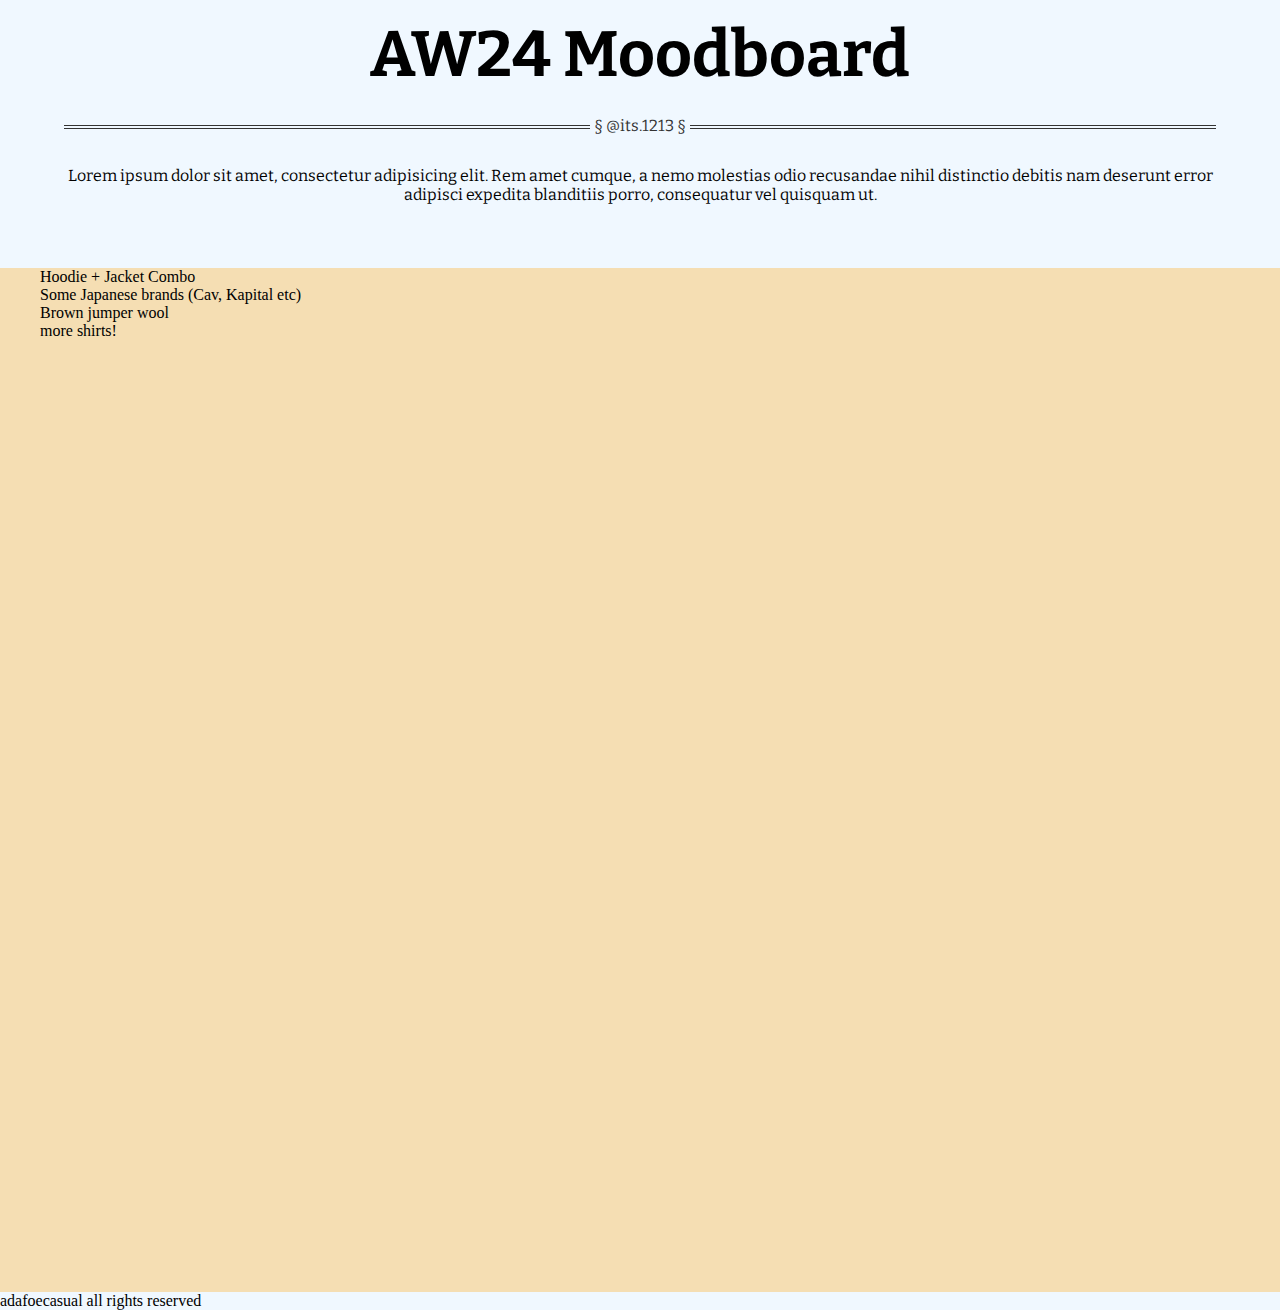
==== board.html @ d9ae9d87 "commit the board" ====
<!DOCTYPE html>
<html lang="en">
<head>
    <meta charset="UTF-8">
    <meta name="viewport" content="width=device-width, initial-scale=1.0">
    <link rel="stylesheet" href="assets/moodboard.css">
    <link href="https://fonts.googleapis.com/css2?family=Bitter:ital,wght@0,100..900;1,100..900&display=swap" rel="stylesheet">
    <title>AW24 Moodboard</title>
</head>
<body>
    <div class="content">
        <header>
            <h1> AW24 Moodboard</h1>
        </header>
        <hr/>    
        <span>
            Lorem ipsum dolor sit amet, consectetur adipisicing elit. Rem amet cumque, a nemo molestias odio recusandae nihil distinctio debitis nam deserunt error adipisci expedita blanditiis porro, consequatur vel quisquam ut.
        </span>
    </div>
    <div class="mood-container">
        <div>
            <li>
                <ul>Hoodie + Jacket Combo</ul>
                <ul>Some Japanese brands (Cav, Kapital etc)</ul>
                <ul>Brown jumper wool</ul>
                <ul>more shirts!</ul>
            </li>
        </div>


    </div>

    <div class="footer">
        adafoecasual

        all rights reserved
    </div>
    
</body>
</html>
---- assets/moodboard.css ----
* {
    margin: 0;
    font-size: 16px;
}

body {
    background-color: aliceblue;
}

.content {
    /* background-color: grey; */
    margin: auto;
    width: 90%;
    display: flex;
    flex-flow: column wrap;
    text-align: center;
    font-family: "Bitter", serif;
}

h1 {
    margin-top: 1rem;
    font-size: 4rem;
}

hr {
    border: none;
    border-top: 4px double #333;
    color: #333;
    overflow: visible;
    text-align: center;
    height: 5px;
    margin-top: 2rem;
}
  
hr::after {
    background: aliceblue;
    content: '§ @its.1213 §';
    padding: 0 4px;
    position: relative;
    top: -13px;
}

.content span {
    margin-top: 2rem;
}

.mood-container {
    margin: auto;
    margin-top: 4rem;
    height: 80vw;
    background-color: wheat;
    opacity: 100%;
  }
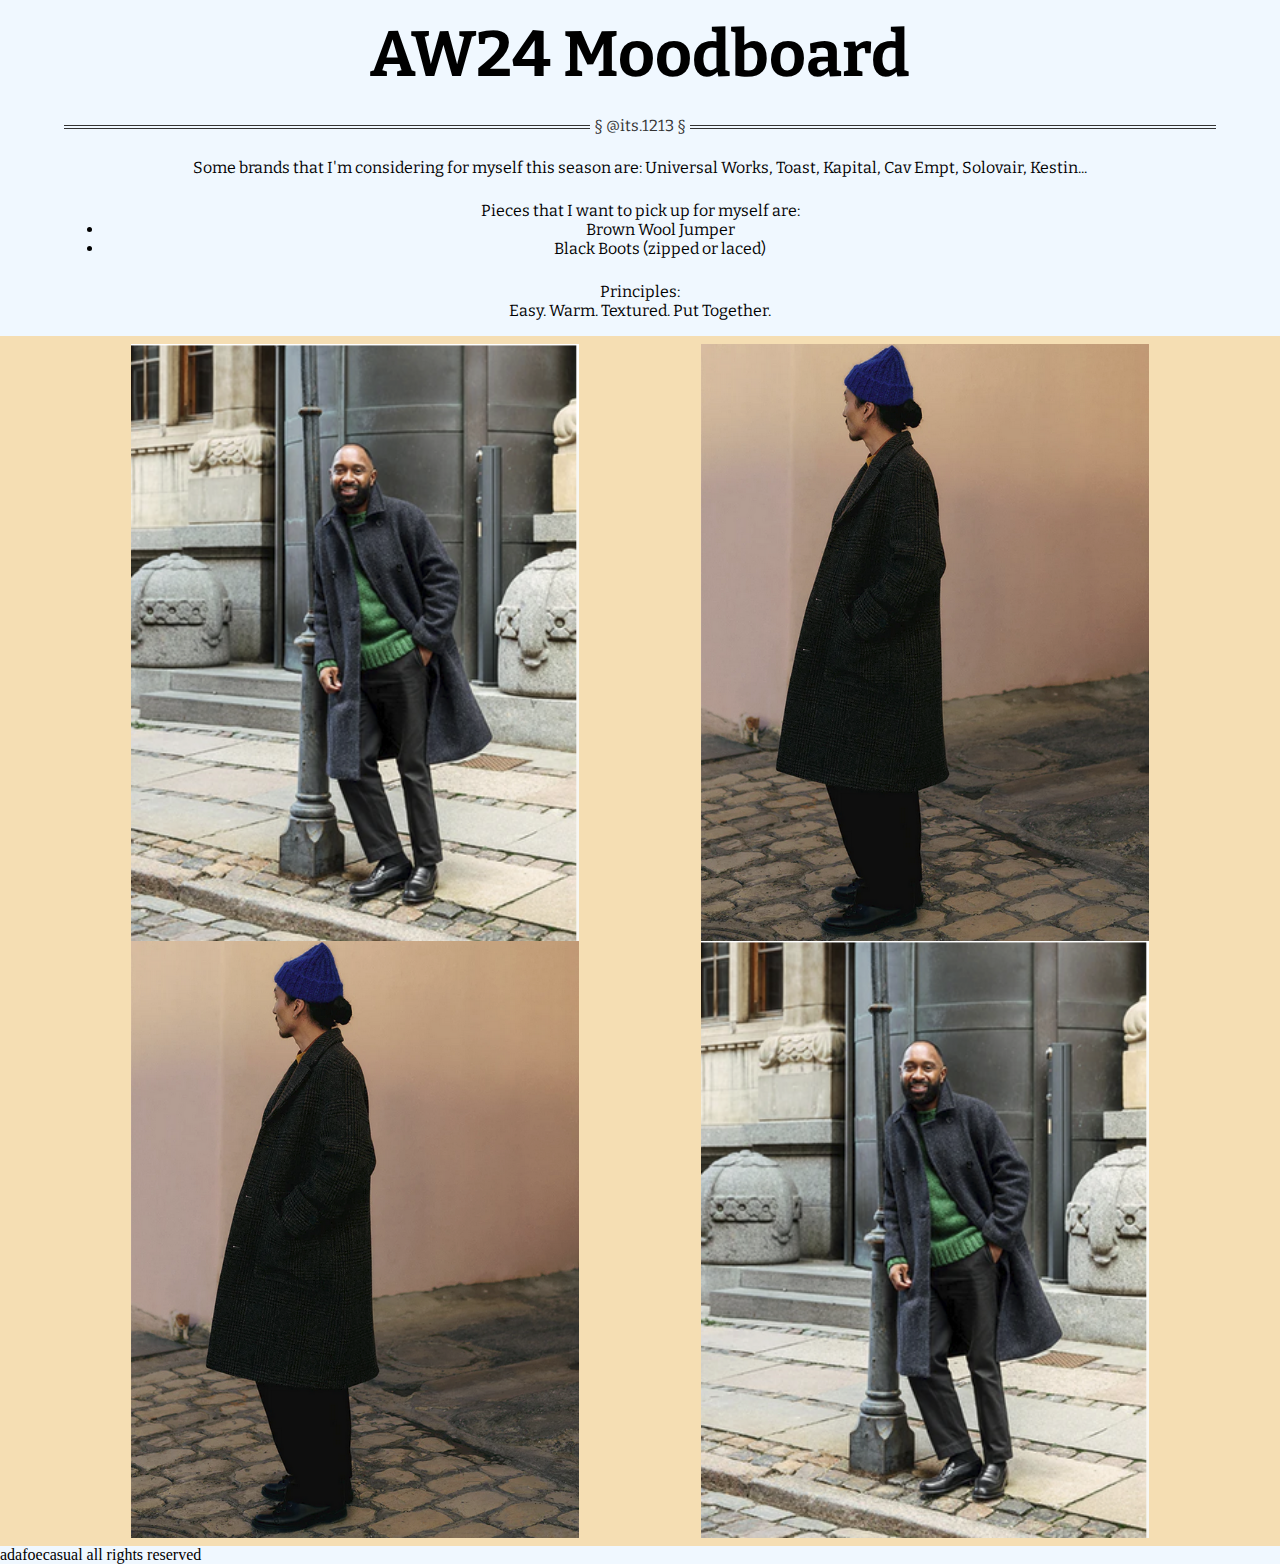
==== commit 69e53b08: "added content - wave one" ====
--- a/board.html
+++ b/board.html
@@ -13,21 +13,32 @@
             <h1> AW24 Moodboard</h1>
         </header>
         <hr/>    
+        <p>
+            Some brands that I'm considering for myself this season are: Universal Works, Toast, Kapital, Cav Empt, Solovair, Kestin...
+        </p>
+
+        <p>
+            Pieces that I want to pick up for myself are:
+            <ul>
+                <li>Brown Wool Jumper</li>
+                <li>Black Boots (zipped or laced)</li>
+            </ul>
+        </p>
+        
         <span>
-            Lorem ipsum dolor sit amet, consectetur adipisicing elit. Rem amet cumque, a nemo molestias odio recusandae nihil distinctio debitis nam deserunt error adipisci expedita blanditiis porro, consequatur vel quisquam ut.
+            Principles:
         </span>
+        <span>Easy. Warm. Textured. Put Together.</span>
     </div>
+
     <div class="mood-container">
-        <div>
-            <li>
-                <ul>Hoodie + Jacket Combo</ul>
-                <ul>Some Japanese brands (Cav, Kapital etc)</ul>
-                <ul>Brown jumper wool</ul>
-                <ul>more shirts!</ul>
-            </li>
+        <div class="outfit-section">
+            <img src="assets/fit1.png" alt="">
+            <img src="assets/fit2.png" alt="">
+            <img src="assets/fit2.png" alt="">
+            <img src="assets/fit1.png" alt="">
+
         </div>
-
-
     </div>
 
     <div class="footer">
--- a/assets/moodboard.css
+++ b/assets/moodboard.css
@@ -40,14 +40,33 @@
     top: -13px;
 }
 
-.content span {
-    margin-top: 2rem;
+.content p {
+    margin-top: 1.5rem;
+}
+
+.content li{
+    
 }
 
 .mood-container {
     margin: auto;
-    margin-top: 4rem;
-    height: 80vw;
+    margin-top: 1rem;
     background-color: wheat;
     opacity: 100%;
-  }
+    display: flex;
+    flex-flow: column wrap;
+    min-height: 80vw;
+}
+
+.outfit-section {
+    margin: 0.5rem;
+    display: flex;
+    flex-flow: row wrap;
+    justify-content: space-evenly
+}
+
+.outfit-section img {
+    width: 35vw;
+
+
+}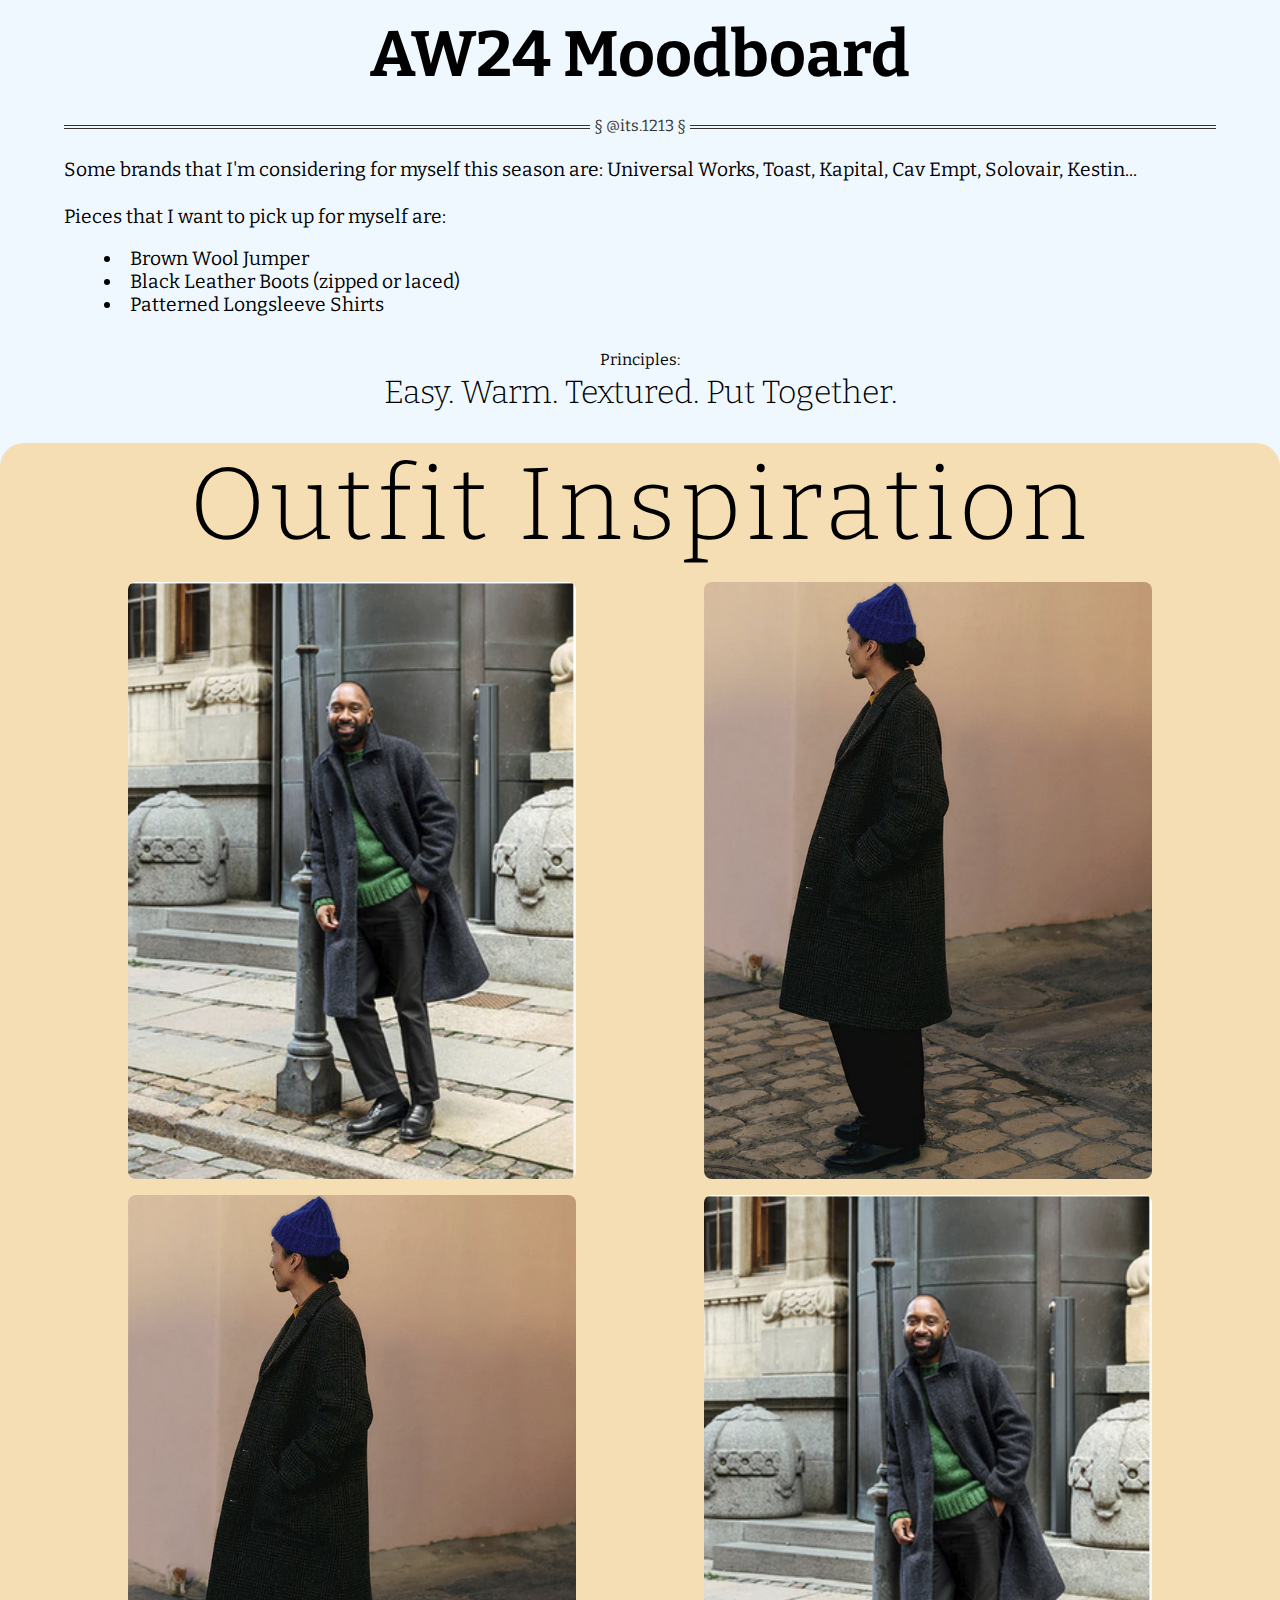
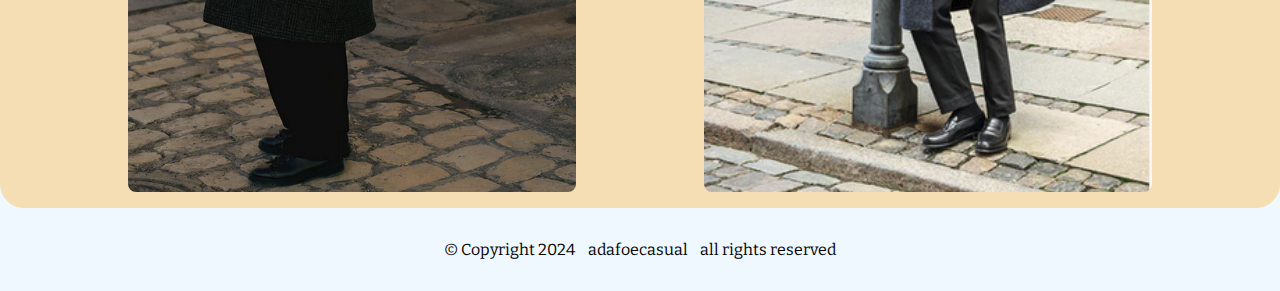
==== commit 264301d9: "04/11/24 Adjusted the styling of the content and softed the feel of the ooutfit container. The foote" ====
--- a/board.html
+++ b/board.html
@@ -12,40 +12,43 @@
         <header>
             <h1> AW24 Moodboard</h1>
         </header>
-        <hr/>    
+        <hr/>  
         <p>
             Some brands that I'm considering for myself this season are: Universal Works, Toast, Kapital, Cav Empt, Solovair, Kestin...
         </p>
 
         <p>
             Pieces that I want to pick up for myself are:
-            <ul>
-                <li>Brown Wool Jumper</li>
-                <li>Black Boots (zipped or laced)</li>
-            </ul>
         </p>
+        <br>
+        <ul>
+            <li>Brown Wool Jumper</li>
+            <li>Black Leather Boots (zipped or laced)</li>
+            <li>Patterned Longsleeve Shirts</li>
+        </ul>
+        <br>
         
         <span>
-            Principles:
+            <b>Principles:</b>
         </span>
+       
         <span>Easy. Warm. Textured. Put Together.</span>
     </div>
 
     <div class="mood-container">
+        <h2>Outfit Inspiration</h2>
         <div class="outfit-section">
             <img src="assets/fit1.png" alt="">
             <img src="assets/fit2.png" alt="">
-            <img src="assets/fit2.png" alt="">
-            <img src="assets/fit1.png" alt="">
-
+            <img src="assets/fit2.png" alt="" id="bot-left">
+            <img src="assets/fit1.png" alt="" id="bot-right">
         </div>
     </div>
 
     <div class="footer">
-        adafoecasual
-
-        all rights reserved
+        <span>&#169; Copyright 2024 </span> 
+        <span>adafoecasual</span>
+        <span>all rights reserved</span>
     </div>
-    
 </body>
 </html>--- a/assets/moodboard.css
+++ b/assets/moodboard.css
@@ -1,6 +1,7 @@
 * {
     margin: 0;
     font-size: 16px;
+    font-family: "Bitter", serif;
 }
 
 body {
@@ -14,7 +15,7 @@
     display: flex;
     flex-flow: column wrap;
     text-align: center;
-    font-family: "Bitter", serif;
+
 }
 
 h1 {
@@ -40,22 +41,39 @@
     top: -13px;
 }
 
+.content p, li{
+    font-size: 1.2rem;
+    text-align:left;
+    list-style-position: inside;
+}
+
 .content p {
     margin-top: 1.5rem;
 }
 
-.content li{
-    
+.content span{
+    font-size: 2rem;
+    font-weight: 300;
+
 }
 
 .mood-container {
     margin: auto;
-    margin-top: 1rem;
+    margin-top: 2rem;
     background-color: wheat;
     opacity: 100%;
     display: flex;
     flex-flow: column wrap;
     min-height: 80vw;
+    border-radius: 1.5rem;
+}
+
+.mood-container h2{
+    font-size: 8vw;
+    text-align: center;
+    font-weight: 300;
+    letter-spacing: 0.3rem;
+    text-wrap: nowrap;
 }
 
 .outfit-section {
@@ -67,6 +85,18 @@
 
 .outfit-section img {
     width: 35vw;
+    padding: 0.5rem;
+    border-radius: 1rem;
+}
 
+.footer{
+    display: flex;
+    flex-flow: row wrap;
+    justify-content: center;
+    margin-top: 2rem;
+    margin-bottom: 2rem;
+}
 
+.footer span{
+    margin: 0 0.4rem;
 }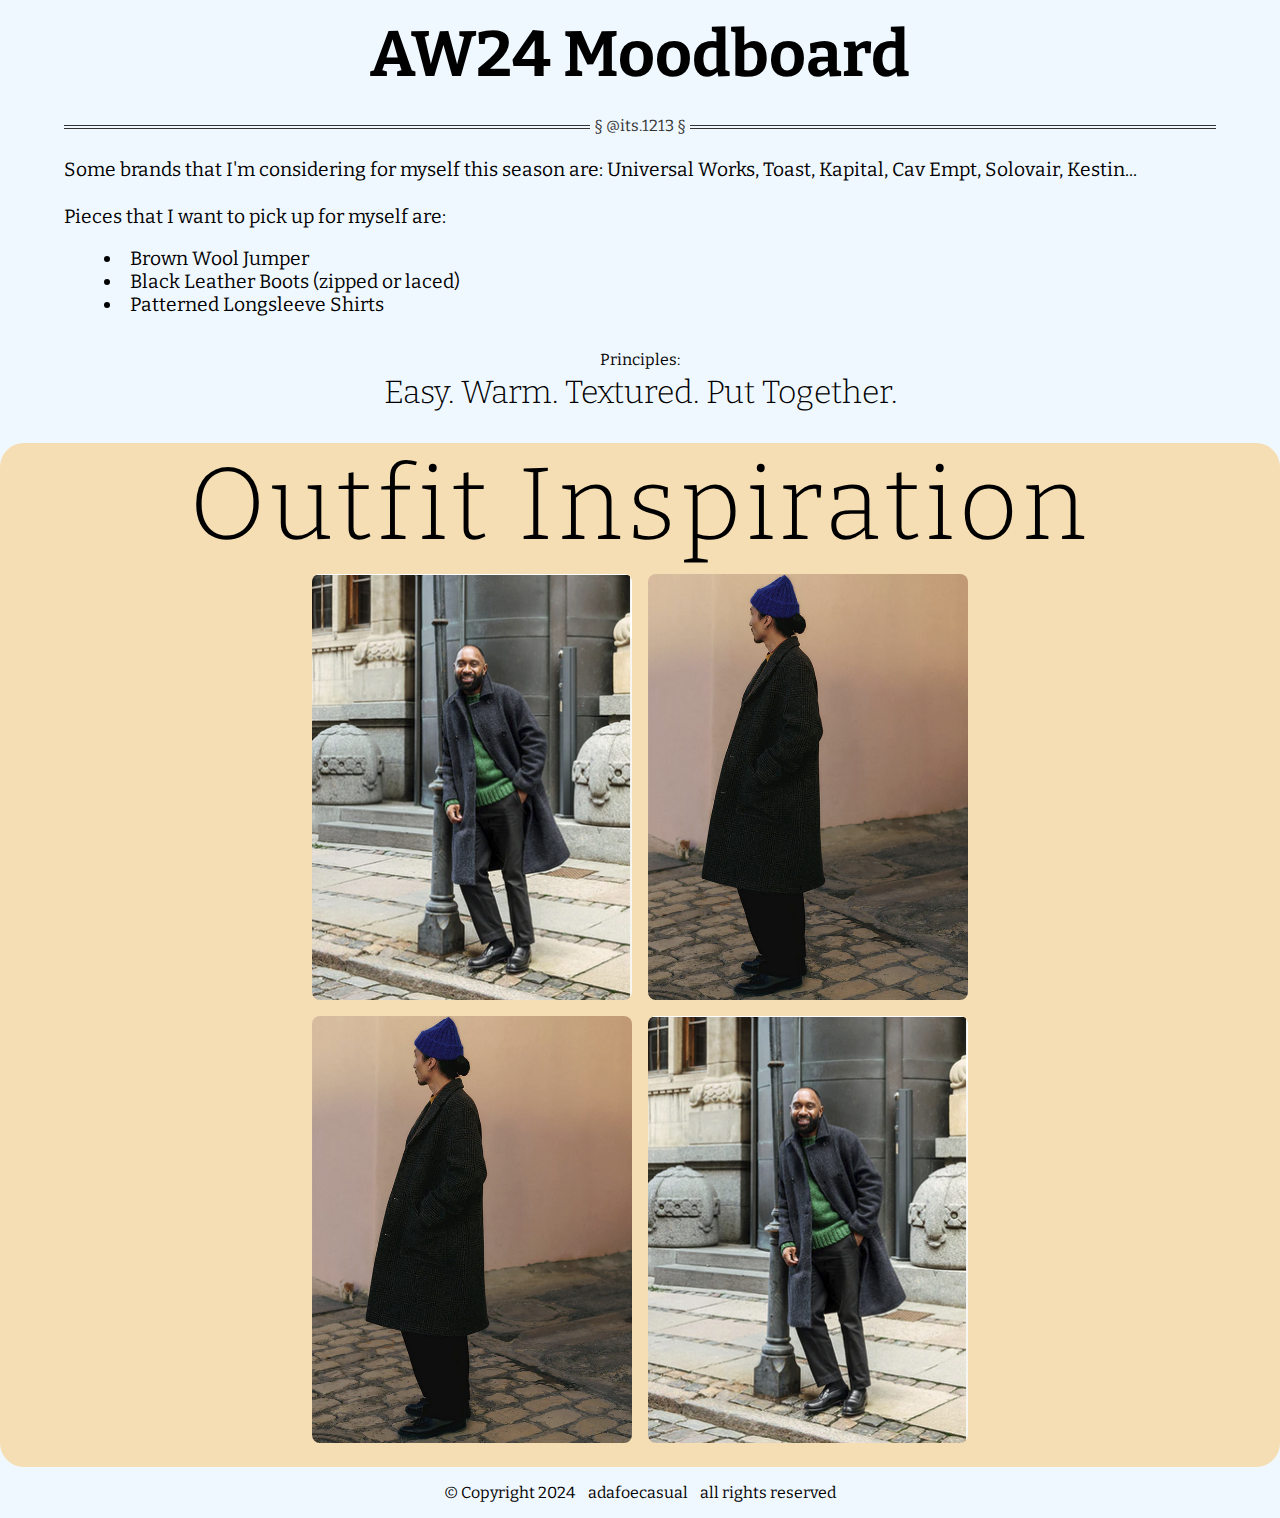
==== commit d3fb30ef: "-- sizes" ====
--- a/board.html
+++ b/board.html
@@ -38,10 +38,15 @@
     <div class="mood-container">
         <h2>Outfit Inspiration</h2>
         <div class="outfit-section">
-            <img src="assets/fit1.png" alt="">
-            <img src="assets/fit2.png" alt="">
-            <img src="assets/fit2.png" alt="" id="bot-left">
-            <img src="assets/fit1.png" alt="" id="bot-right">
+            <div class="row">
+                <img src="assets/fit1.png" alt="">
+                <img src="assets/fit2.png" alt="">
+            </div>
+            <div class="row">
+                <img src="assets/fit2.png" alt="">
+                <img src="assets/fit1.png" alt="">
+            </div>
+
         </div>
     </div>
 
--- a/assets/moodboard.css
+++ b/assets/moodboard.css
@@ -77,14 +77,18 @@
 }
 
 .outfit-section {
-    margin: 0.5rem;
+    display: flex;
+    flex-flow: column wrap;
+    align-content: center;
+}
+
+.outfit-section .row {
     display: flex;
     flex-flow: row wrap;
-    justify-content: space-evenly
 }
 
 .outfit-section img {
-    width: 35vw;
+    width: 25vw;
     padding: 0.5rem;
     border-radius: 1rem;
 }
@@ -93,8 +97,8 @@
     display: flex;
     flex-flow: row wrap;
     justify-content: center;
-    margin-top: 2rem;
-    margin-bottom: 2rem;
+    margin-top: 1rem;
+    margin-bottom: 1rem;
 }
 
 .footer span{
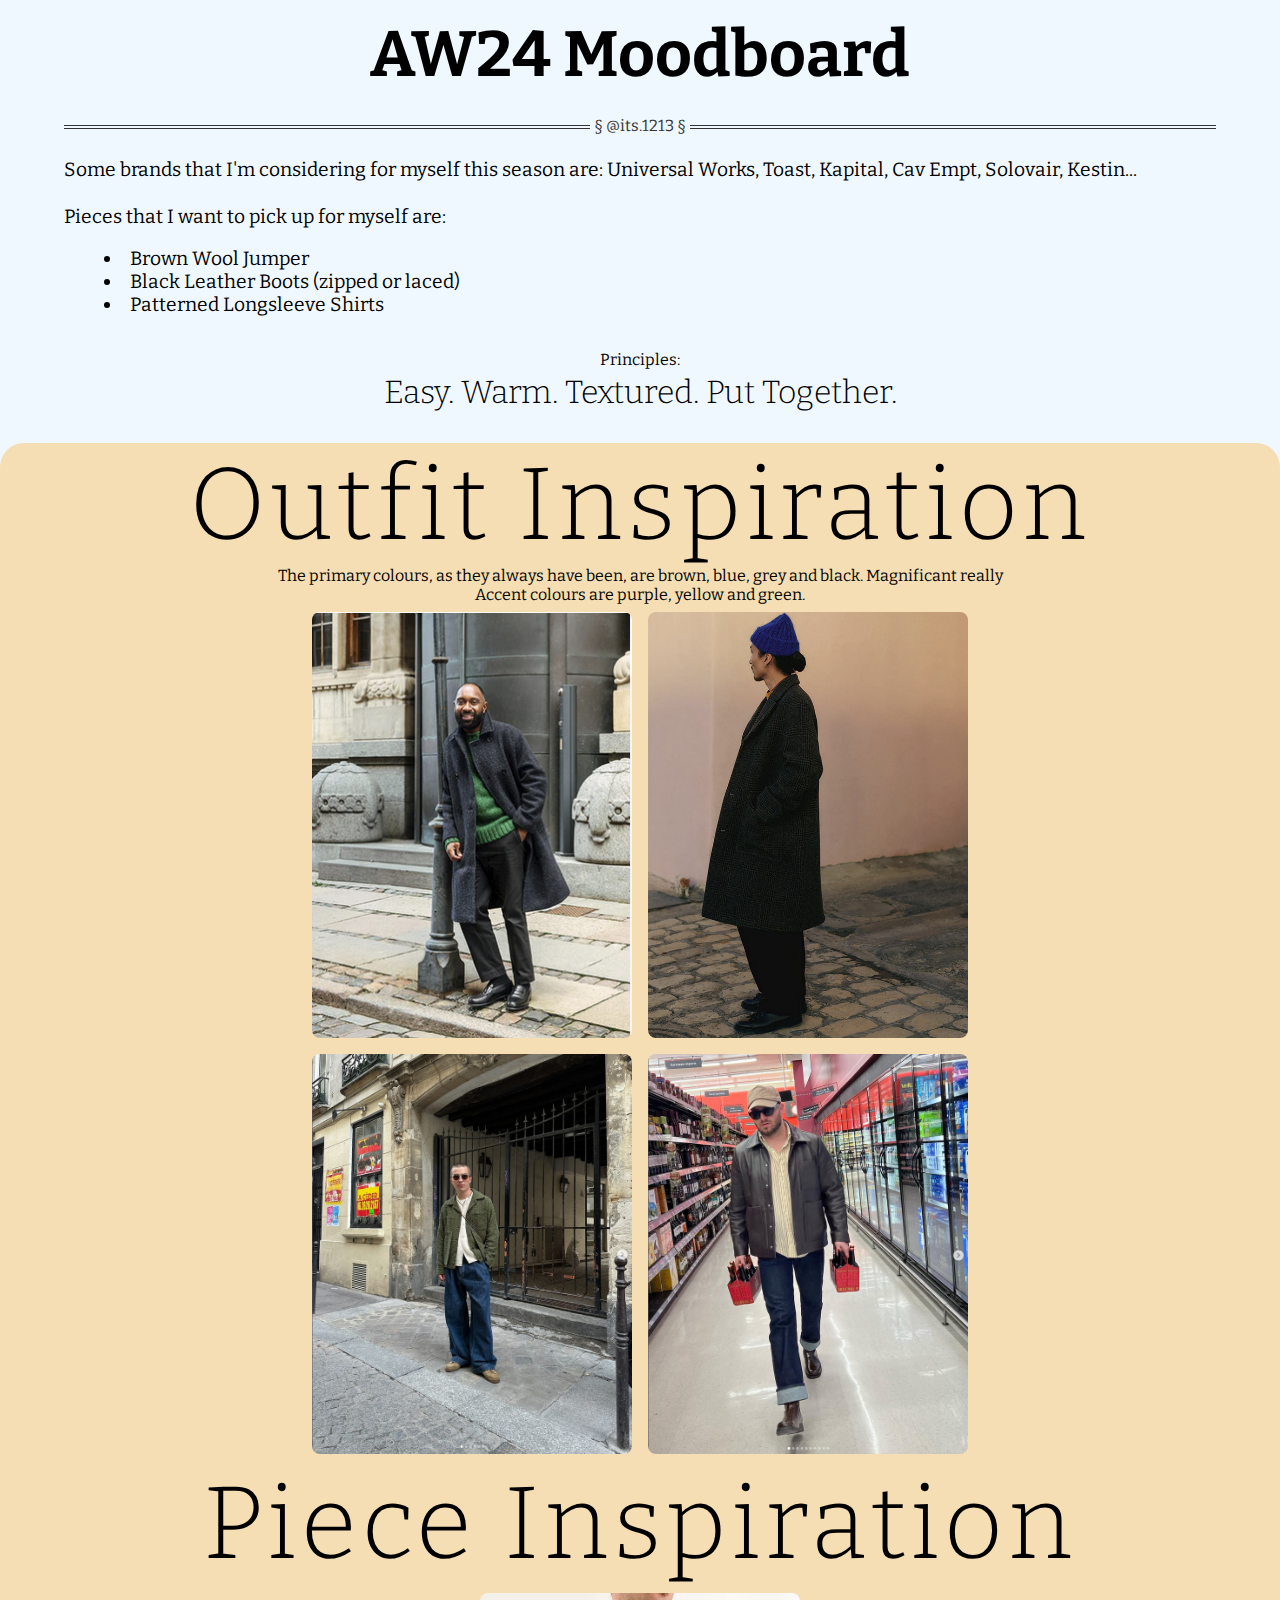
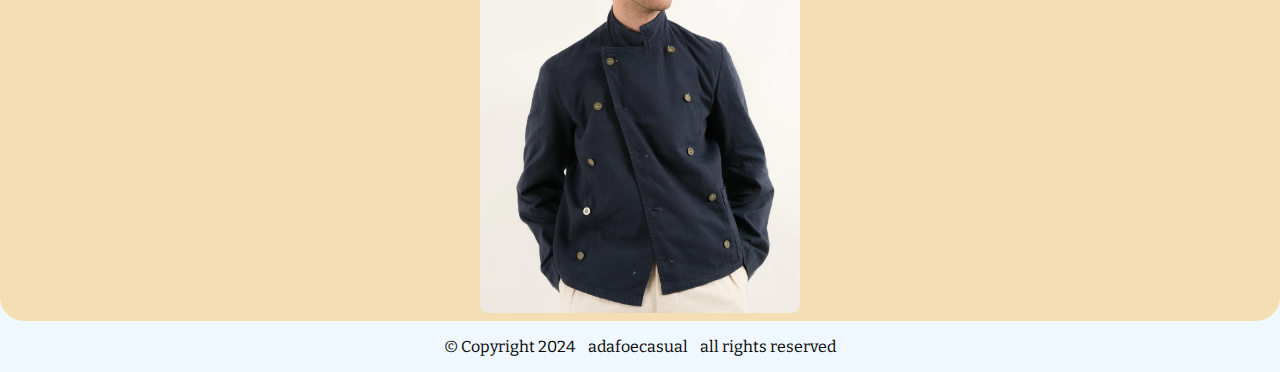
==== commit f71a24af: "send it" ====
--- a/board.html
+++ b/board.html
@@ -37,17 +37,25 @@
 
     <div class="mood-container">
         <h2>Outfit Inspiration</h2>
+        <p>The primary colours, as they always have been, are brown, blue, grey and black. Magnificant really</p>
+        <p>Accent colours are purple, yellow and green.</p>
         <div class="outfit-section">
             <div class="row">
                 <img src="assets/fit1.png" alt="">
                 <img src="assets/fit2.png" alt="">
             </div>
             <div class="row">
-                <img src="assets/fit2.png" alt="">
-                <img src="assets/fit1.png" alt="">
+                <img src="assets/fit3.png" alt="">
+                <img src="assets/fit4.png" alt="">
             </div>
+        </div>
+        <h2>Piece Inspiration</h2>
+        <div class="piece-section">
+            <div class="row">
+                <img src="assets/piece1.jpg" alt="">
+            </div>
+        </div>
 
-        </div>
     </div>
 
     <div class="footer">
--- a/assets/moodboard.css
+++ b/assets/moodboard.css
@@ -76,18 +76,36 @@
     text-wrap: nowrap;
 }
 
+.mood-container p {
+    font-size: 1rem;
+    text-align: center;
+    text-wrap: wrap;
+}
+
+.row {
+    display: flex;
+    flex-flow: row wrap;
+}
+
 .outfit-section {
     display: flex;
     flex-flow: column wrap;
     align-content: center;
 }
 
-.outfit-section .row {
-    display: flex;
-    flex-flow: row wrap;
+.outfit-section img {
+    width: 25vw;
+    padding: 0.5rem;
+    border-radius: 1rem;
 }
 
-.outfit-section img {
+.piece-section {
+    display: flex;
+    flex-flow: column wrap;
+    align-content: center;
+}
+
+.piece-section img{
     width: 25vw;
     padding: 0.5rem;
     border-radius: 1rem;
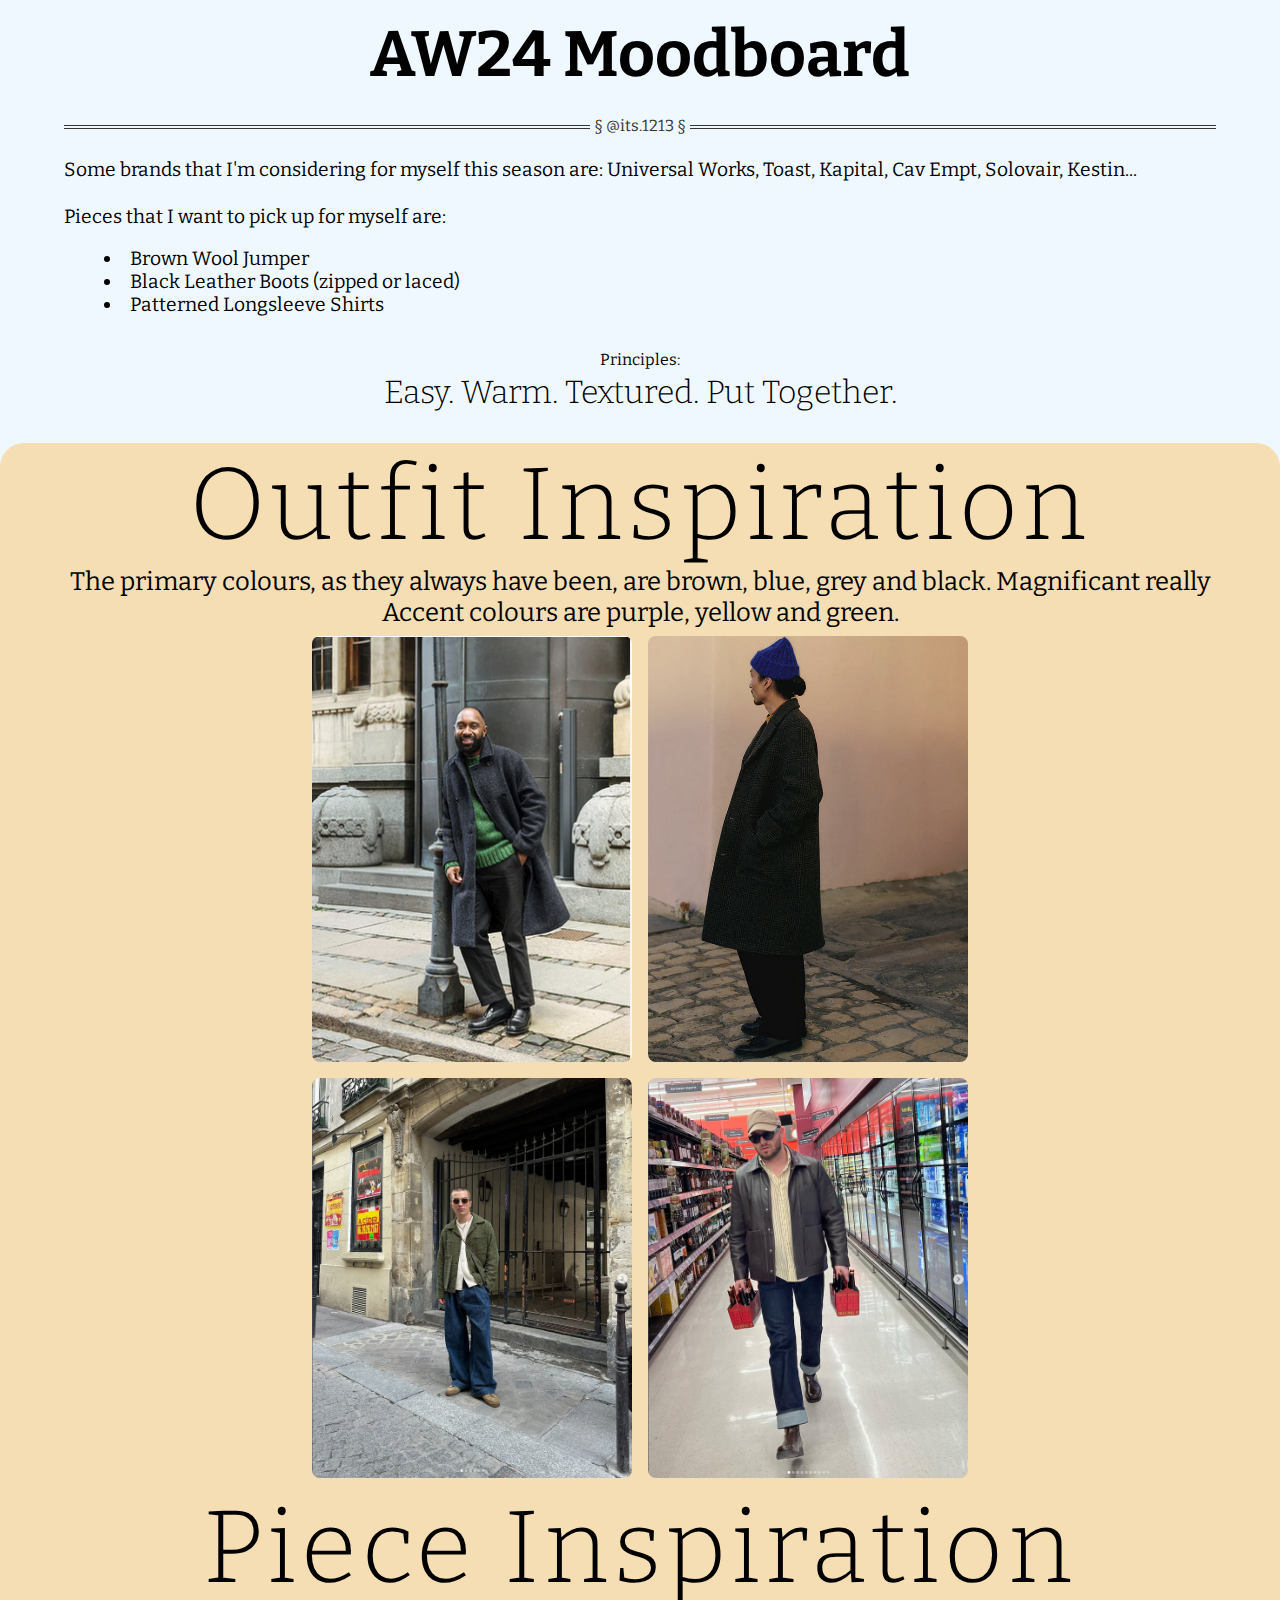
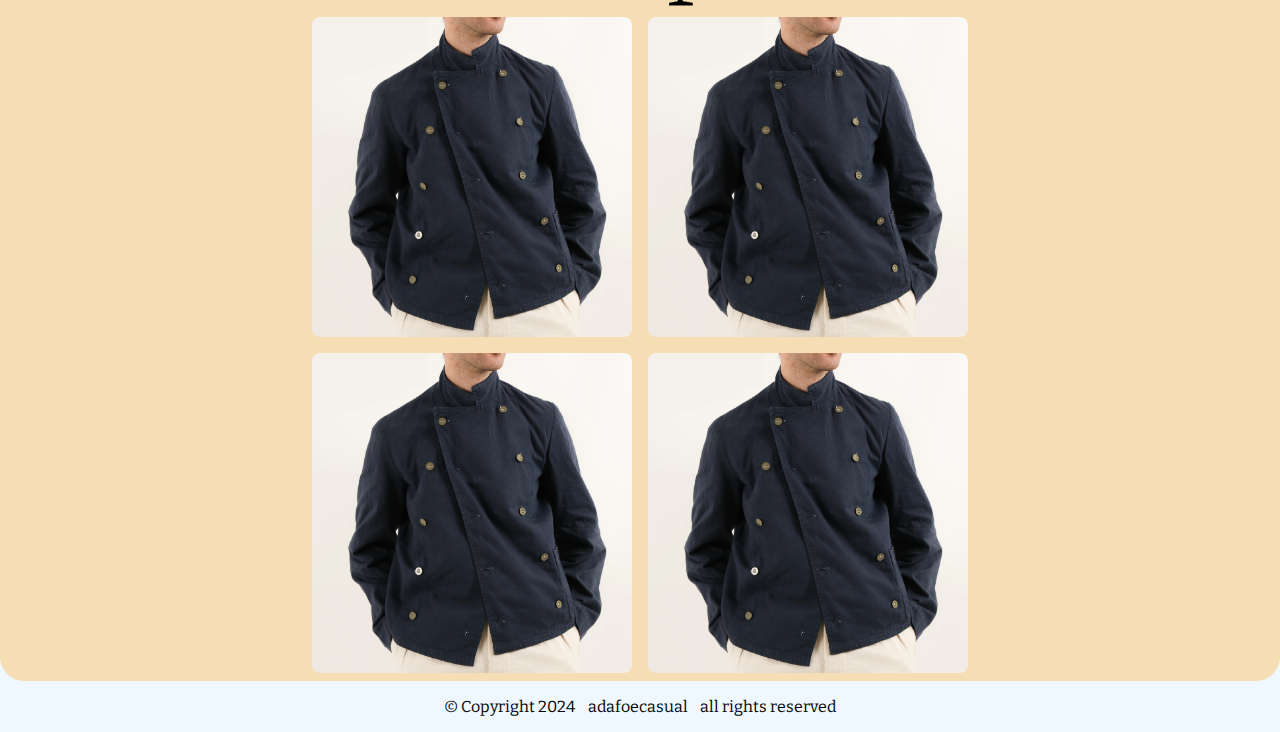
==== commit f71c406e: "testing dimensions for mobile" ====
--- a/board.html
+++ b/board.html
@@ -53,6 +53,11 @@
         <div class="piece-section">
             <div class="row">
                 <img src="assets/piece1.jpg" alt="">
+                <img src="assets/piece1.jpg" alt="">
+            </div>
+            <div class="row">
+                <img src="assets/piece1.jpg" alt="">
+                <img src="assets/piece1.jpg" alt="">
             </div>
         </div>
 
--- a/assets/moodboard.css
+++ b/assets/moodboard.css
@@ -77,7 +77,7 @@
 }
 
 .mood-container p {
-    font-size: 1rem;
+    font-size: 2vw;
     text-align: center;
     text-wrap: wrap;
 }
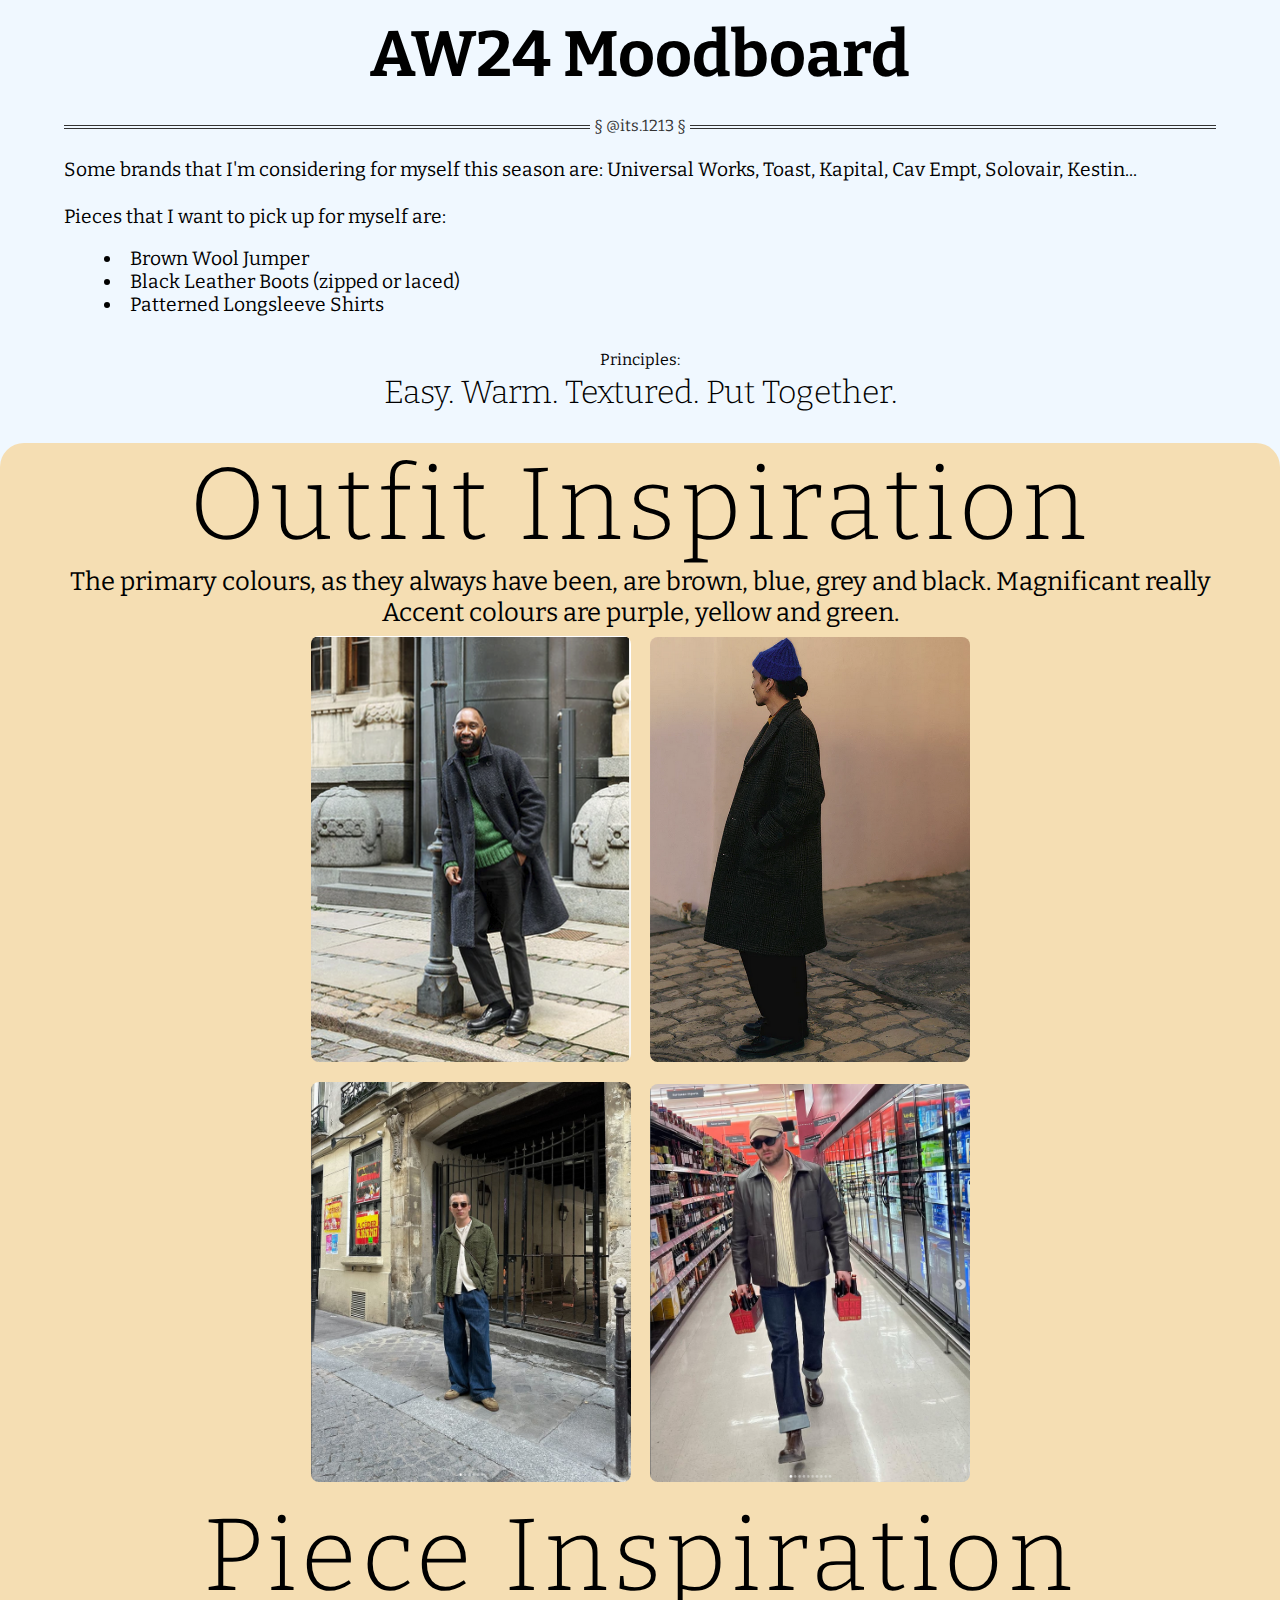
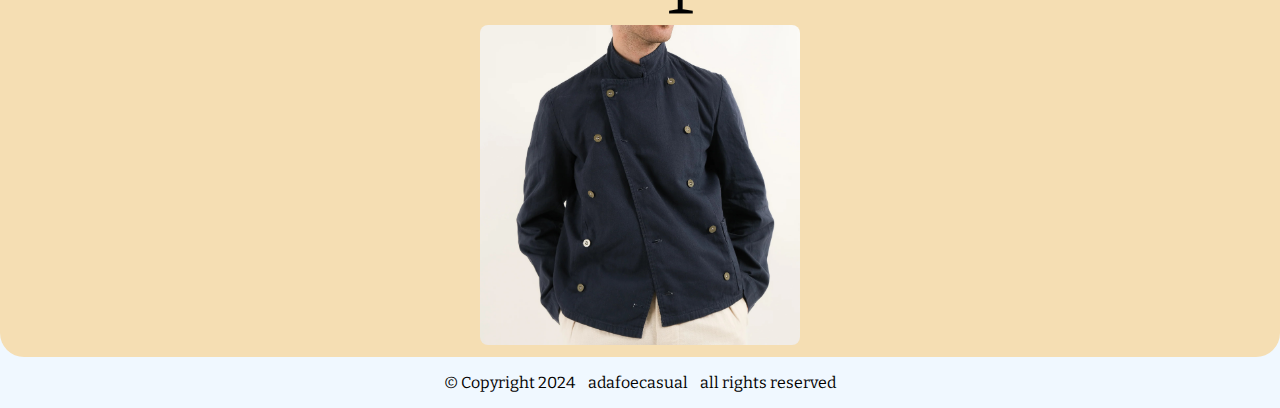
==== commit 08fa7801: "-- that solved my issue, now going back to having one image" ====
--- a/board.html
+++ b/board.html
@@ -53,11 +53,6 @@
         <div class="piece-section">
             <div class="row">
                 <img src="assets/piece1.jpg" alt="">
-                <img src="assets/piece1.jpg" alt="">
-            </div>
-            <div class="row">
-                <img src="assets/piece1.jpg" alt="">
-                <img src="assets/piece1.jpg" alt="">
             </div>
         </div>
 
--- a/assets/moodboard.css
+++ b/assets/moodboard.css
@@ -82,15 +82,16 @@
     text-wrap: wrap;
 }
 
-.row {
-    display: flex;
-    flex-flow: row wrap;
-}
 
 .outfit-section {
     display: flex;
     flex-flow: column wrap;
     align-content: center;
+}
+
+.outfit-section row {
+    display: flex;
+    flex-flow: row wrap;
 }
 
 .outfit-section img {
@@ -103,6 +104,11 @@
     display: flex;
     flex-flow: column wrap;
     align-content: center;
+}
+
+.piece-section row {
+    display: flex;
+    flex-flow: row wrap;
 }
 
 .piece-section img{
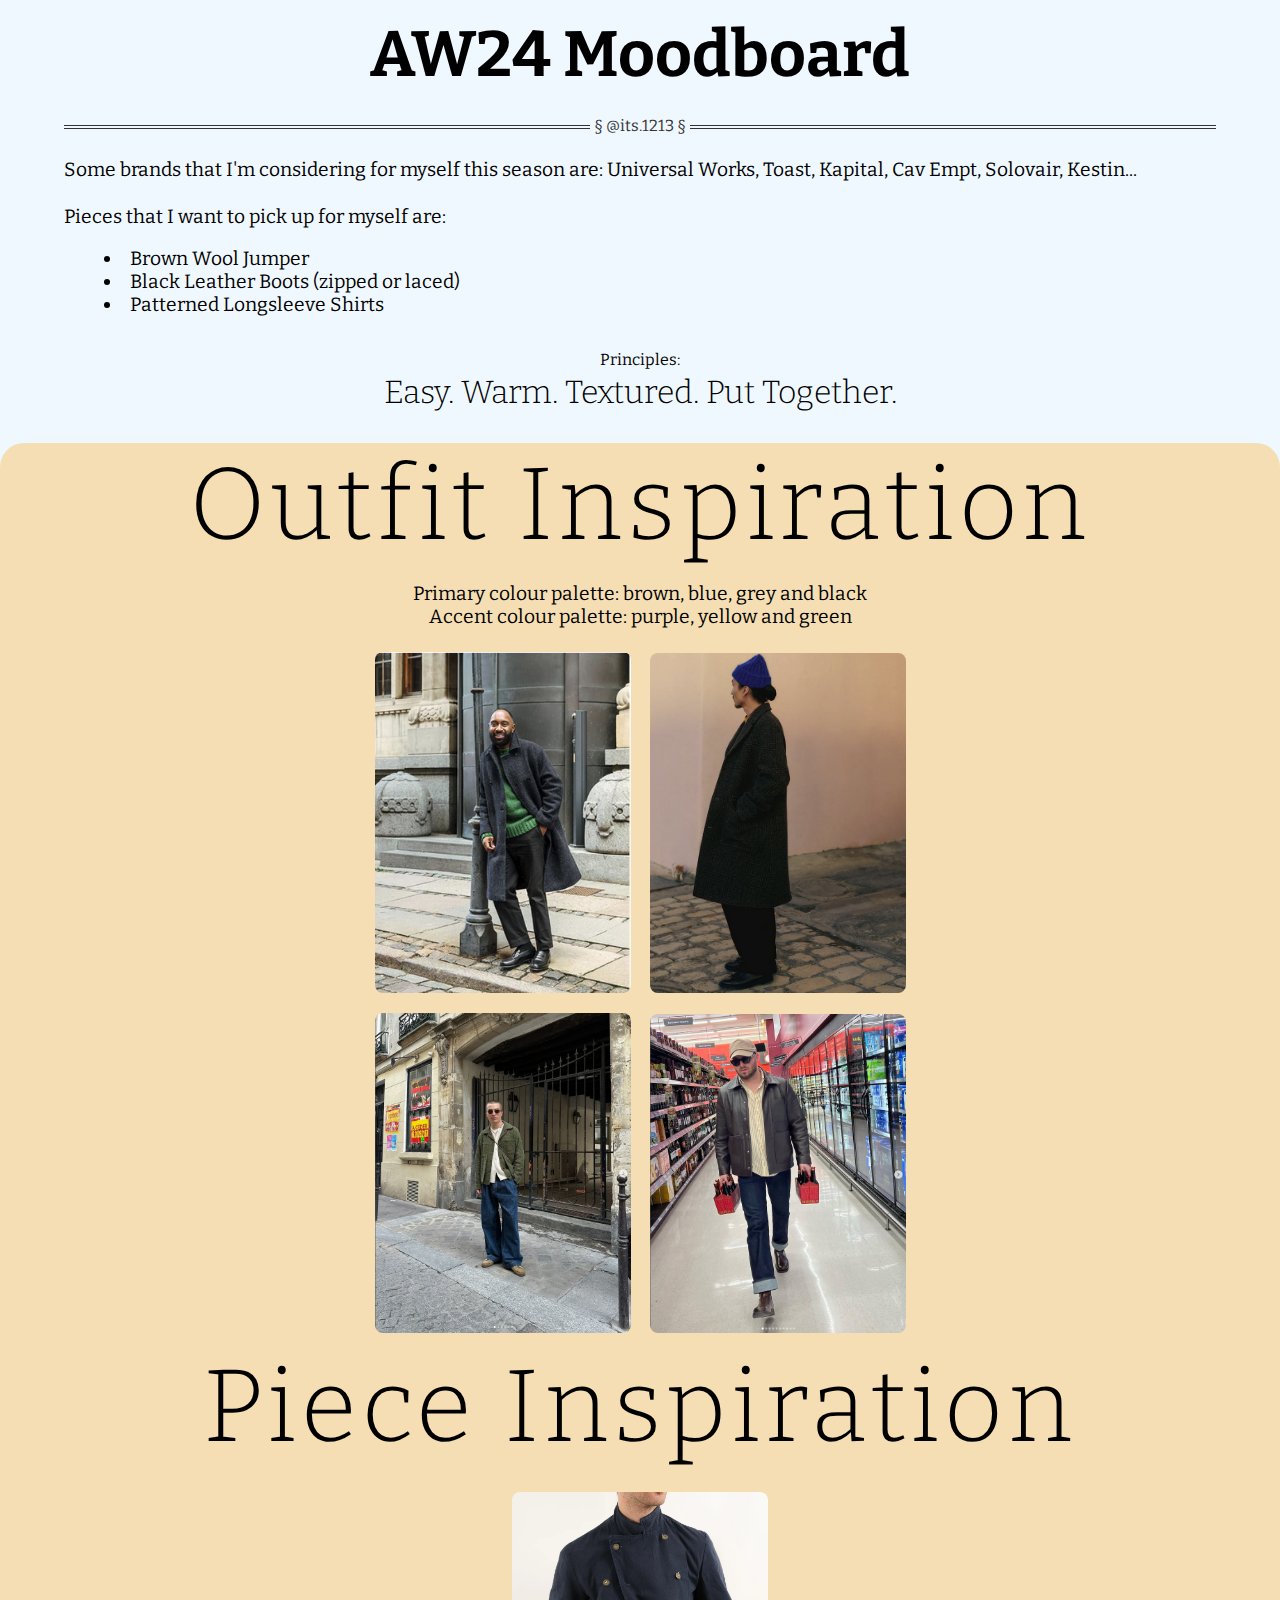
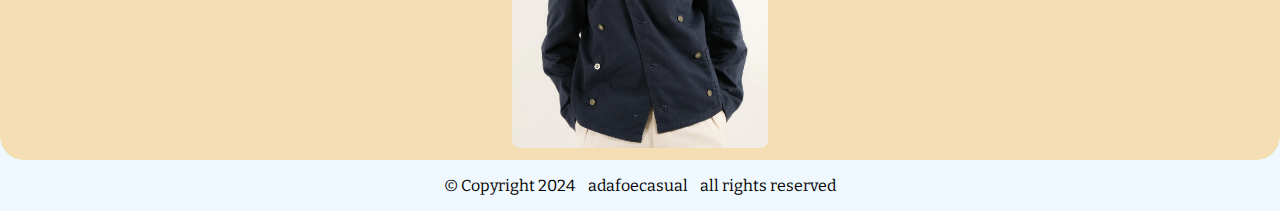
==== commit 7aa241e7: "go on" ====
--- a/board.html
+++ b/board.html
@@ -37,8 +37,8 @@
 
     <div class="mood-container">
         <h2>Outfit Inspiration</h2>
-        <p>The primary colours, as they always have been, are brown, blue, grey and black. Magnificant really</p>
-        <p>Accent colours are purple, yellow and green.</p>
+        <p>Primary colour palette: brown, blue, grey and black</p>
+        <p>Accent colour palette: purple, yellow and green</p>
         <div class="outfit-section">
             <div class="row">
                 <img src="assets/fit1.png" alt="">
--- a/assets/moodboard.css
+++ b/assets/moodboard.css
@@ -74,10 +74,11 @@
     font-weight: 300;
     letter-spacing: 0.3rem;
     text-wrap: nowrap;
+    margin-bottom: 1rem;
 }
 
 .mood-container p {
-    font-size: 2vw;
+    font-size: 1.2rem;
     text-align: center;
     text-wrap: wrap;
 }
@@ -87,6 +88,7 @@
     display: flex;
     flex-flow: column wrap;
     align-content: center;
+    margin-top: 1rem;
 }
 
 .outfit-section row {
@@ -95,7 +97,7 @@
 }
 
 .outfit-section img {
-    width: 25vw;
+    width: 20vw;
     padding: 0.5rem;
     border-radius: 1rem;
 }
@@ -112,7 +114,7 @@
 }
 
 .piece-section img{
-    width: 25vw;
+    width: 20vw;
     padding: 0.5rem;
     border-radius: 1rem;
 }
